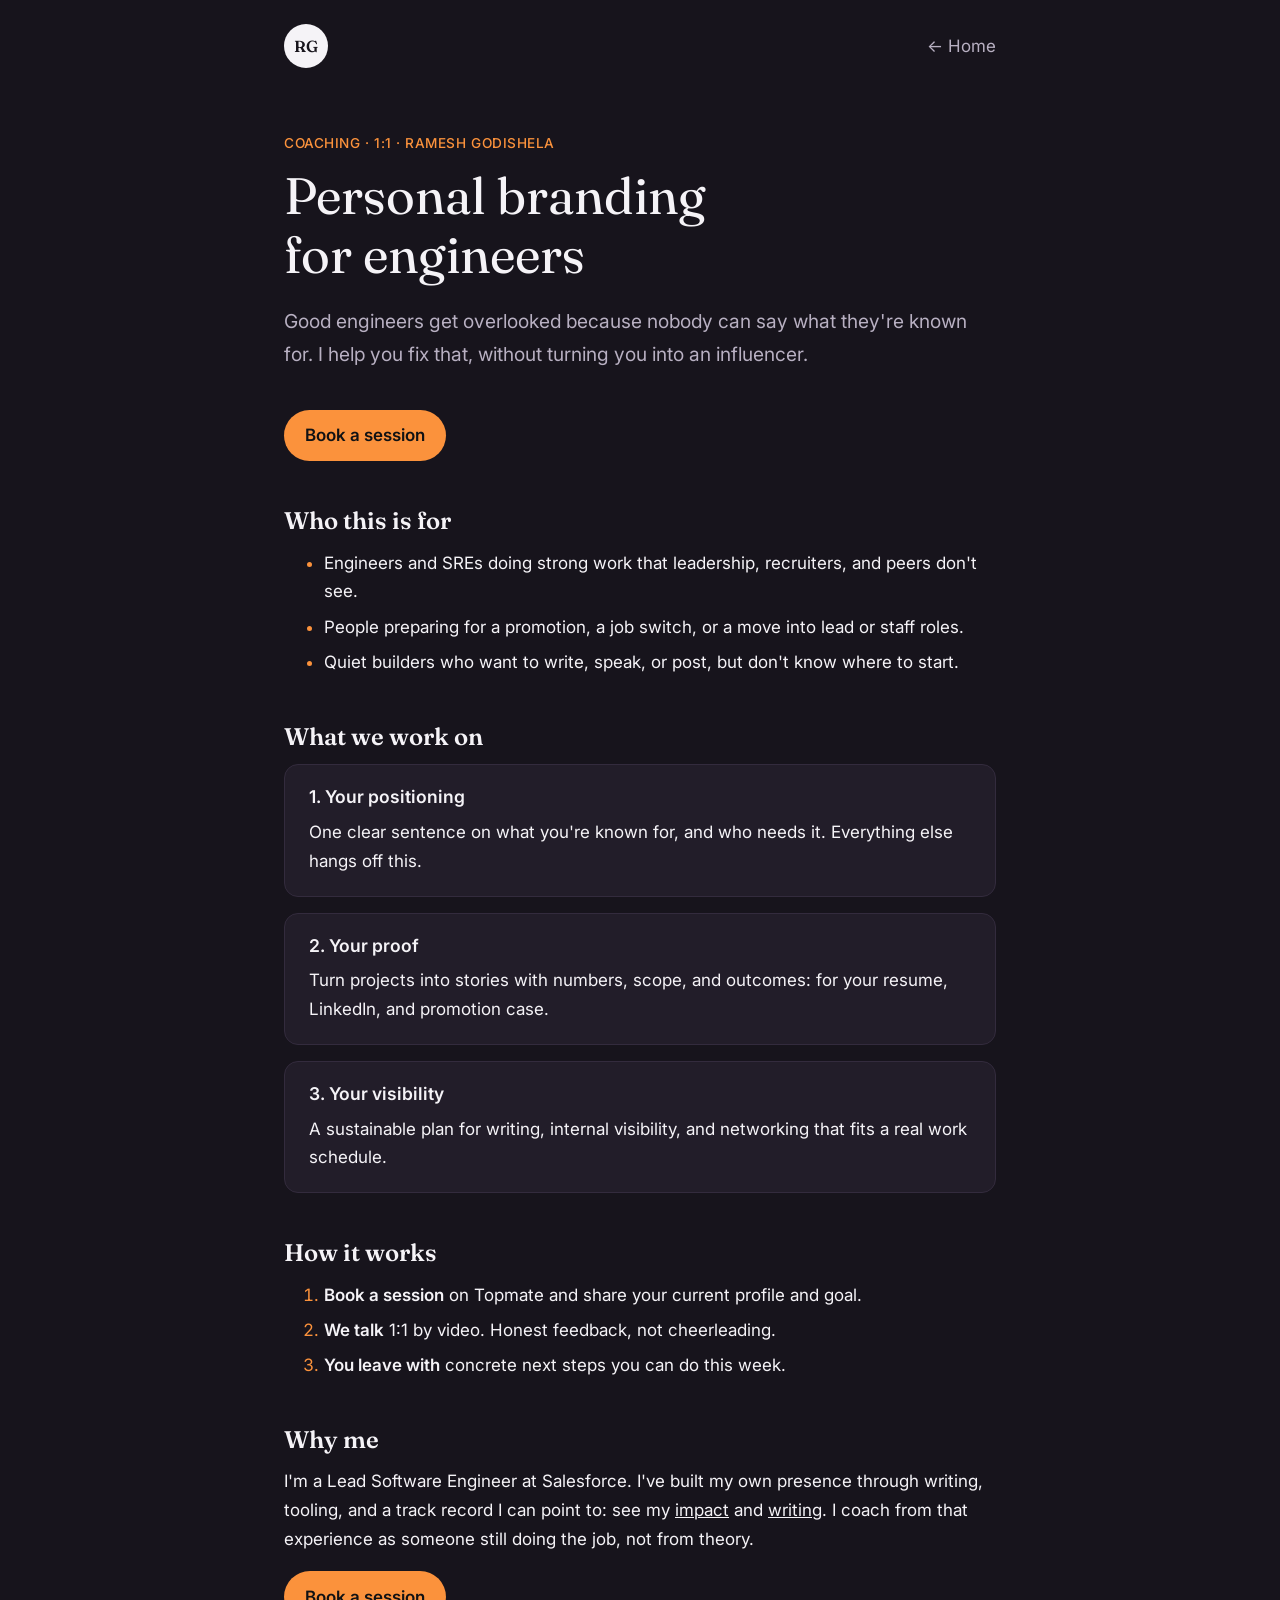
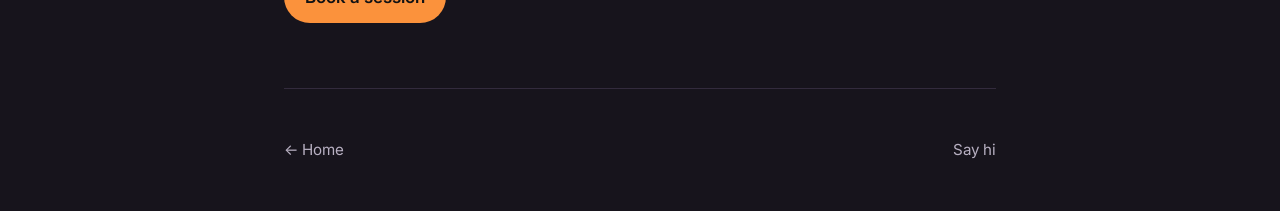
==== coaching.html @ 1f8b524a "Add personal branding coaching page and links New /coaching.html for engineer/SRE coaching, linked f" ====
<!doctype html>
<html lang="en">
<head>
  <meta charset="utf-8">
  <meta name="viewport" content="width=device-width, initial-scale=1">
  <title>Personal Branding Coaching for Engineers · Ramesh Godishela</title>
  <meta name="description" content="1:1 personal branding coaching for engineers and SREs: get your work seen, your story clear, and your career moving.">
  <meta property="og:title" content="Personal Branding Coaching for Engineers">
  <meta property="og:description" content="1:1 personal branding coaching for engineers and SREs: get your work seen, your story clear, and your career moving.">
  <meta property="og:type" content="website">
  <meta property="og:url" content="https://godishela.com/coaching.html">
  <meta property="og:image" content="https://godishela.com/og.png">
  <meta name="twitter:card" content="summary_large_image">
  <link rel="icon" href="data:image/svg+xml,<svg xmlns='http://www.w3.org/2000/svg' viewBox='0 0 100 100'><rect width='100' height='100' rx='50' fill='%23fb923c'/></svg>">
  <link rel="preconnect" href="https://fonts.googleapis.com">
  <link rel="preconnect" href="https://fonts.gstatic.com" crossorigin>
  <link href="https://fonts.googleapis.com/css2?family=Fraunces:opsz,wght@9..144,400;9..144,600&family=Inter:wght@400;500;600&display=swap" rel="stylesheet">
  <link rel="stylesheet" href="/writing/style.css">
  <style>
    .cta { display: inline-block; background: var(--accent); color: #111214; font-weight: 600; text-decoration: none; padding: 0.7rem 1.3rem; border-radius: 999px; }
    .cta:hover, .cta:focus-visible { background: var(--accent2); }
    .card { background: var(--card); border: 1px solid var(--line); border-radius: 14px; padding: 1.25rem 1.5rem; margin: 0 0 1rem; }
    .card h3 { margin-top: 0; }
    .card p:last-child { margin-bottom: 0; }
  </style>
  <script>window.va = window.va || function () { (window.vaq = window.vaq || []).push(arguments); };</script>
  <script defer src="/_vercel/insights/script.js"></script>
</head>
<body>
  <div class="wrap">
    <header>
      <a class="logo" href="/" aria-label="Home">RG</a>
      <a class="back" href="/">← Home</a>
    </header>
    <main>
      <article>
        <p class="meta">Coaching · 1:1 · Ramesh Godishela</p>
        <h1>Personal branding for engineers</h1>
        <p class="lede">Good engineers get overlooked because nobody can say what they're known for. I help you fix that, without turning you into an influencer.</p>
        <p><a class="cta" href="https://topmate.io/ramesh_godishela" target="_blank" rel="noopener">Book a session</a></p>

        <h2>Who this is for</h2>
        <ul>
          <li>Engineers and SREs doing strong work that leadership, recruiters, and peers don't see.</li>
          <li>People preparing for a promotion, a job switch, or a move into lead or staff roles.</li>
          <li>Quiet builders who want to write, speak, or post, but don't know where to start.</li>
        </ul>

        <h2>What we work on</h2>
        <div class="card">
          <h3>1. Your positioning</h3>
          <p>One clear sentence on what you're known for, and who needs it. Everything else hangs off this.</p>
        </div>
        <div class="card">
          <h3>2. Your proof</h3>
          <p>Turn projects into stories with numbers, scope, and outcomes: for your resume, LinkedIn, and promotion case.</p>
        </div>
        <div class="card">
          <h3>3. Your visibility</h3>
          <p>A sustainable plan for writing, internal visibility, and networking that fits a real work schedule.</p>
        </div>

        <h2>How it works</h2>
        <ol>
          <li><strong>Book a session</strong> on Topmate and share your current profile and goal.</li>
          <li><strong>We talk</strong> 1:1 by video. Honest feedback, not cheerleading.</li>
          <li><strong>You leave with</strong> concrete next steps you can do this week.</li>
        </ol>

        <h2>Why me</h2>
        <p>I'm a Lead Software Engineer at Salesforce. I've built my own presence through writing, tooling, and a track record I can point to: see my <a href="/#impact">impact</a> and <a href="/#writing">writing</a>. I coach from that experience as someone still doing the job, not from theory.</p>

        <p><a class="cta" href="https://topmate.io/ramesh_godishela" target="_blank" rel="noopener">Book a session</a></p>
      </article>
    </main>
    <footer>
      <a href="/">← Home</a>
      <a href="/#contact">Say hi</a>
    </footer>
  </div>
</body>
</html>
---- writing/style.css ----
:root {
  color-scheme: dark;
  --bg: #17141c;
  --card: #221d29;
  --fg: #f5f3f7;
  --muted: #b8b0c2;
  --line: #332b3d;
  --accent: #fb923c;
  --accent2: #f472b6;
  --serif: "Fraunces", Georgia, serif;
  --sans: "Inter", -apple-system, BlinkMacSystemFont, "Segoe UI", sans-serif;
  --mono: ui-monospace, SFMono-Regular, Menlo, Consolas, monospace;
}
* { box-sizing: border-box; }
body {
  margin: 0;
  background: var(--bg);
  color: var(--fg);
  font: 17px/1.7 var(--sans);
  -webkit-font-smoothing: antialiased;
}
a { color: inherit; }
.wrap { max-width: 760px; margin: 0 auto; padding: 0 1.5rem; }

header { display: flex; align-items: center; justify-content: space-between; padding: 1.5rem 0; }
.logo {
  width: 44px; height: 44px; border-radius: 50%;
  display: grid; place-items: center;
  background: var(--fg); color: var(--bg);
  font: 600 1rem var(--serif); text-decoration: none;
}
.back, footer a { color: var(--muted); text-decoration: none; }
.back:hover, footer a:hover, .back:focus-visible, footer a:focus-visible { color: var(--fg); }

article { padding: 2.5rem 0 1rem; }
.meta { color: var(--accent); font-size: 0.85rem; font-weight: 500; letter-spacing: 0.04em; text-transform: uppercase; margin: 0; }
h1 { font: 400 clamp(2.2rem, 5vw, 3.2rem)/1.15 var(--serif); margin: 0.75rem 0 1.25rem; text-wrap: balance; }
.lede { font-size: 1.2rem; color: var(--muted); margin: 0 0 2.5rem; }
h2 { font: 600 1.5rem/1.3 var(--serif); margin: 2.75rem 0 0.75rem; }
h3 { font: 600 1.1rem/1.4 var(--sans); margin: 1.75rem 0 0.5rem; }
p, ul, ol { margin: 0 0 1.1rem; }
li { margin-bottom: 0.4rem; }
li::marker { color: var(--accent); }
strong { color: var(--fg); font-weight: 600; }

code { font: 0.88em var(--mono); background: var(--card); border: 1px solid var(--line); border-radius: 6px; padding: 0.1em 0.35em; }
pre {
  background: var(--card); border: 1px solid var(--line); border-radius: 12px;
  padding: 1rem 1.25rem; overflow-x: auto; margin: 0 0 1.5rem;
  font-size: 0.88rem; line-height: 1.6;
}
pre code { background: none; border: 0; padding: 0; font-size: inherit; }

footer { padding: 3rem 0; margin-top: 2rem; border-top: 1px solid var(--line); display: flex; justify-content: space-between; font-size: 0.95rem; }
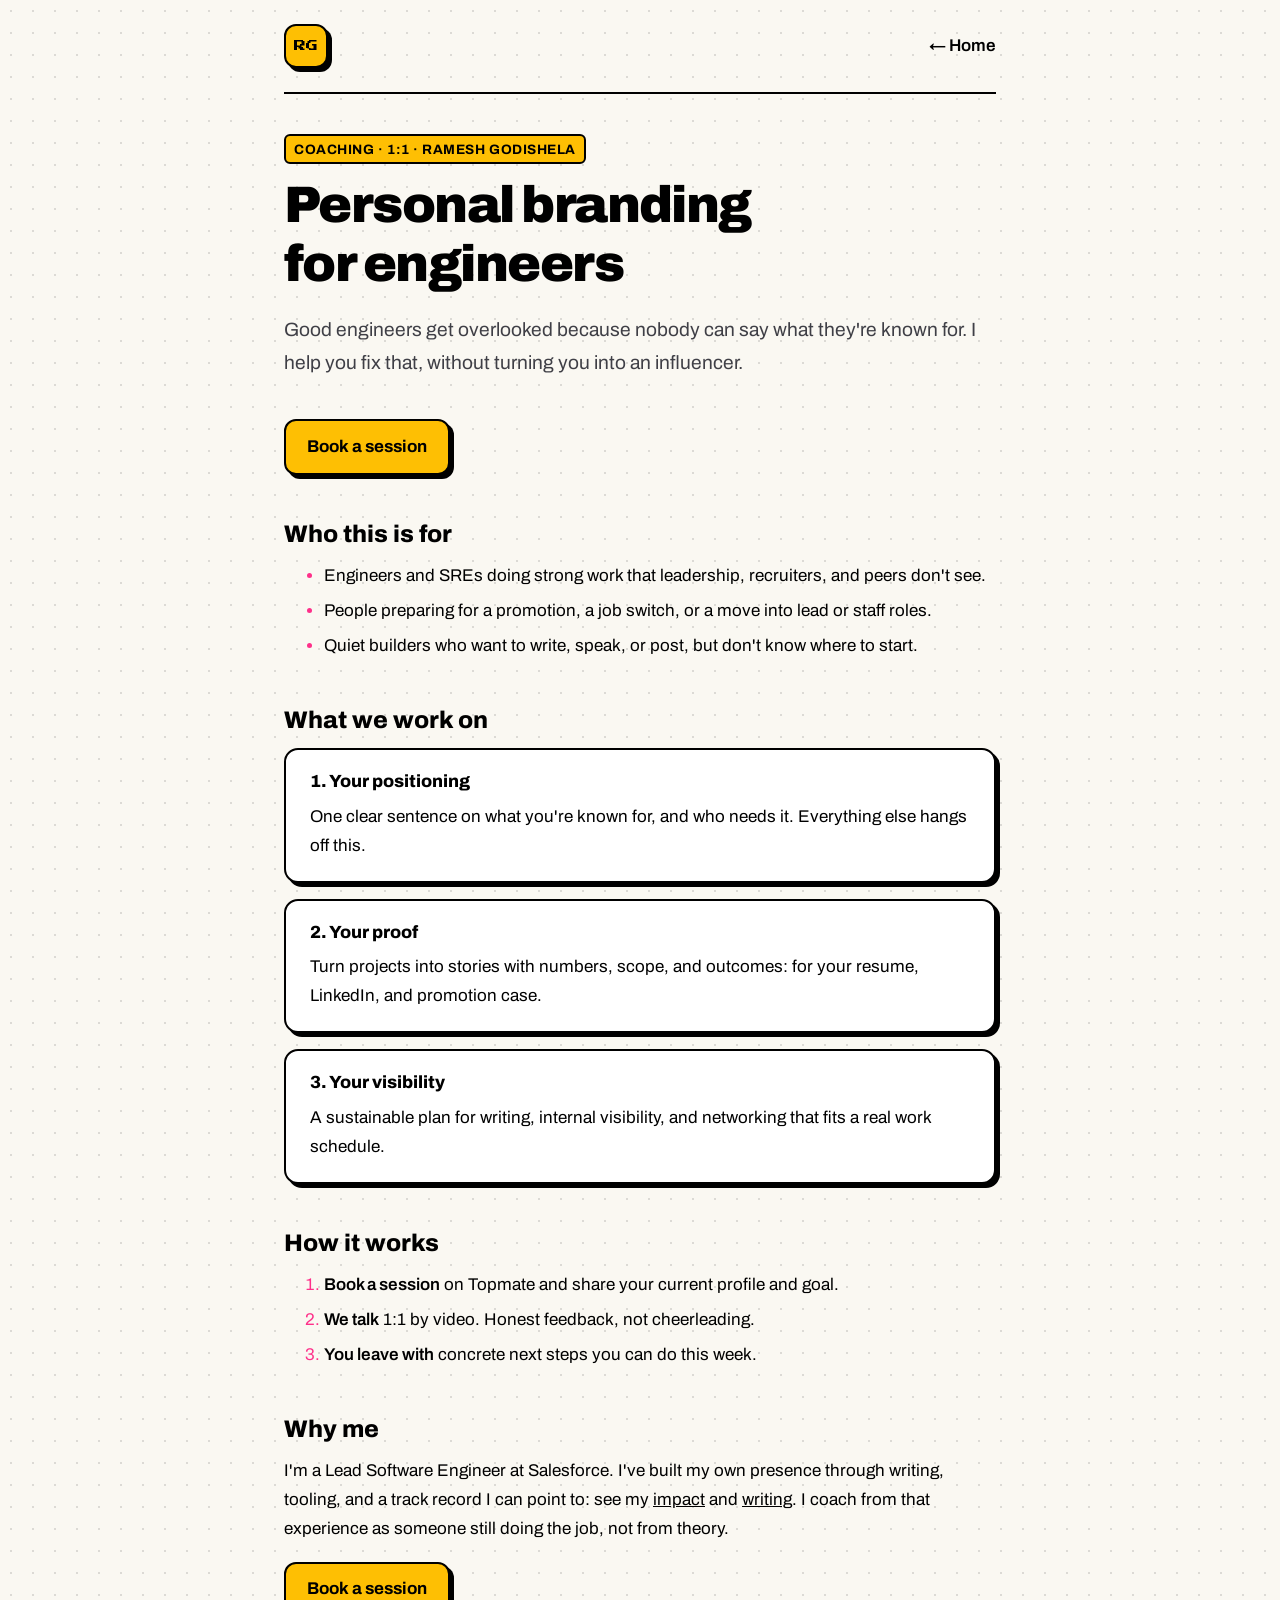
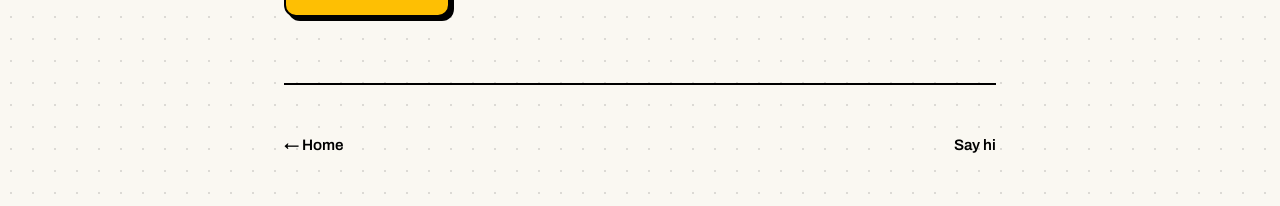
==== commit d221128a: "Retheme site in bored.com neo-brutalist style" ====
--- a/coaching.html
+++ b/coaching.html
@@ -17,9 +17,9 @@
   <link href="https://fonts.googleapis.com/css2?family=Fraunces:opsz,wght@9..144,400;9..144,600&family=Inter:wght@400;500;600&display=swap" rel="stylesheet">
   <link rel="stylesheet" href="/writing/style.css">
   <style>
-    .cta { display: inline-block; background: var(--accent); color: #111214; font-weight: 600; text-decoration: none; padding: 0.7rem 1.3rem; border-radius: 999px; }
-    .cta:hover, .cta:focus-visible { background: var(--accent2); }
-    .card { background: var(--card); border: 1px solid var(--line); border-radius: 14px; padding: 1.25rem 1.5rem; margin: 0 0 1rem; }
+    .cta { display: inline-block; background: var(--sun); color: #000; font-weight: 700; text-decoration: none; padding: 0.7rem 1.3rem; border: 2px solid #000; border-radius: 12px; box-shadow: 4px 4px 0 #000; }
+    .cta:hover, .cta:focus-visible { background: var(--accent); transform: translate(-1px, -1px); box-shadow: 5px 5px 0 #000; }
+    .card { background: var(--card); border: 2px solid #000; border-radius: 14px; box-shadow: 4px 4px 0 #000; padding: 1.25rem 1.5rem; margin: 0 0 1rem; }
     .card h3 { margin-top: 0; }
     .card p:last-child { margin-bottom: 0; }
   </style>
--- a/writing/style.css
+++ b/writing/style.css
@@ -1,14 +1,17 @@
+@import url("https://fonts.googleapis.com/css2?family=Archivo:wght@400;500;600;700;800;900&family=Press+Start+2P&display=swap");
 :root {
-  color-scheme: dark;
-  --bg: #17141c;
-  --card: #221d29;
-  --fg: #f5f3f7;
-  --muted: #b8b0c2;
-  --line: #332b3d;
-  --accent: #fb923c;
-  --accent2: #f472b6;
-  --serif: "Fraunces", Georgia, serif;
-  --sans: "Inter", -apple-system, BlinkMacSystemFont, "Segoe UI", sans-serif;
+  color-scheme: light;
+  --bg: #faf8f2;
+  --card: #fff;
+  --fg: #000;
+  --muted: #3f3f46;
+  --line: #000;
+  --accent: #fe308a;
+  --accent2: #febf03;
+  --sun: #febf03;
+  --serif: "Archivo", -apple-system, BlinkMacSystemFont, "Segoe UI", sans-serif;
+  --sans: "Archivo", -apple-system, BlinkMacSystemFont, "Segoe UI", sans-serif;
+  --arcade: "Press Start 2P", monospace;
   --mono: ui-monospace, SFMono-Regular, Menlo, Consolas, monospace;
 }
 * { box-sizing: border-box; }
@@ -52,3 +55,18 @@
 pre code { background: none; border: 0; padding: 0; font-size: inherit; }
 
 footer { padding: 3rem 0; margin-top: 2rem; border-top: 1px solid var(--line); display: flex; justify-content: space-between; font-size: 0.95rem; }
+
+/* Bored.com-style theme: paper, 2px black borders, hard offset shadows, sun yellow + berry pink */
+::selection { background: var(--sun); color: #000; }
+:focus-visible { outline: 3px solid var(--accent); outline-offset: 2px; }
+body { background-image: radial-gradient(#0000001f 1px, transparent 1.5px); background-size: 22px 22px; }
+header { border-bottom: 2px solid #000; }
+.logo { background: var(--sun); color: #000; border: 2px solid #000; border-radius: 12px; box-shadow: 4px 4px 0 #000; font: 400 0.75rem var(--arcade); }
+.back, footer a { color: #000; font-weight: 600; }
+.back:hover, footer a:hover, .back:focus-visible, footer a:focus-visible { background: var(--sun); color: #000; }
+.meta { display: inline-block; background: var(--sun); color: #000; border: 2px solid #000; border-radius: 6px; padding: 0.1rem 0.5rem; font-weight: 700; }
+h1 { font-weight: 900; letter-spacing: -0.03em; }
+h2, h3 { font-weight: 800; }
+code { border: 1px solid #000; }
+pre { border: 2px solid #000; box-shadow: 4px 4px 0 #000; }
+footer { border-top: 2px solid #000; }
